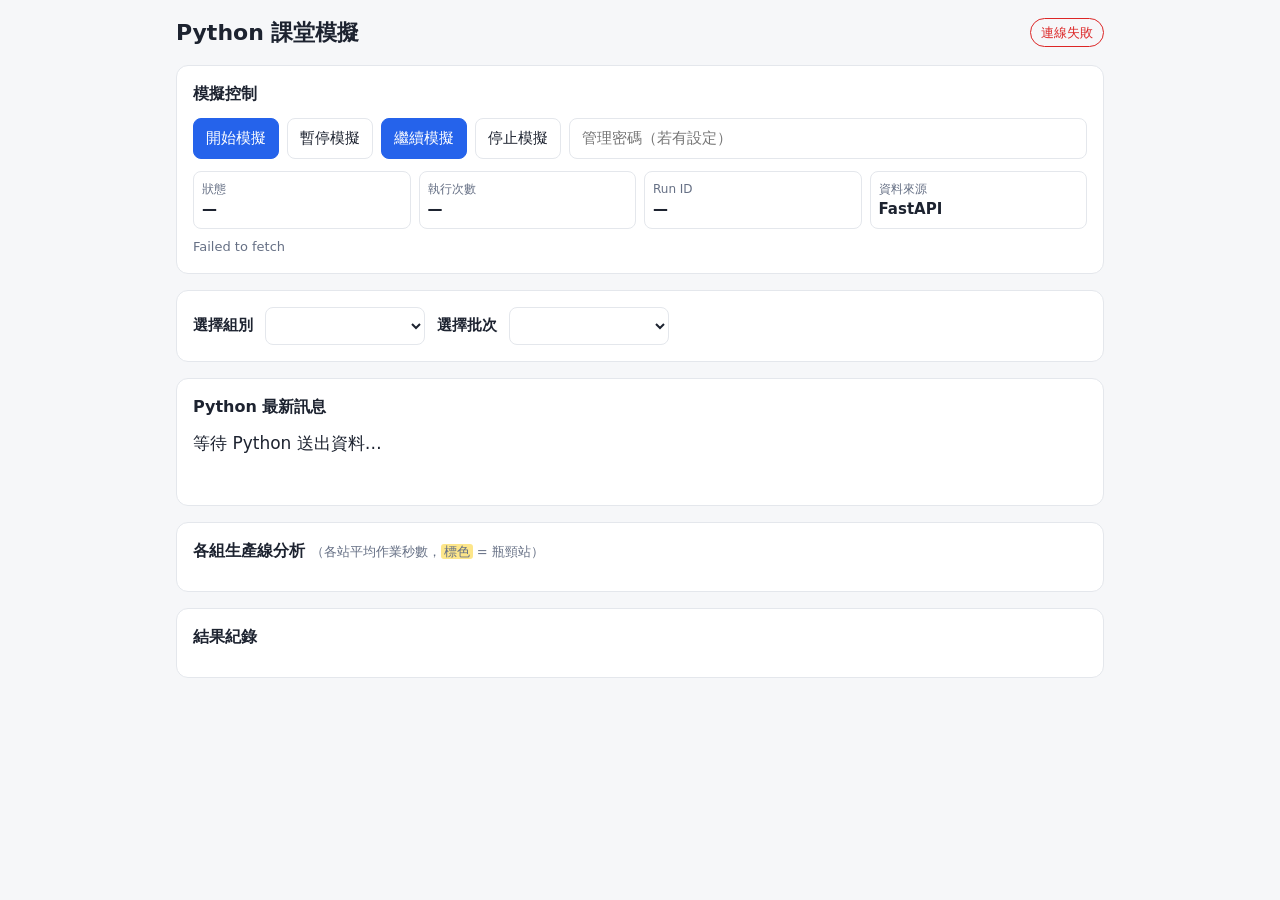
==== index.html @ 8a081e22 "Add files via upload" ====
<!doctype html>
<html lang="zh-Hant">
<head>
  <meta charset="utf-8">
  <meta name="viewport" content="width=device-width, initial-scale=1">
  <title>Python 課堂模擬</title>
  <link rel="stylesheet" href="style.css">
</head>
<body>
  <header>
    <h1>Python 課堂模擬</h1>
    <div id="conn" class="pill">連線中…</div>
  </header>

  <main>
    <section class="card" id="controlCard">
      <h2>模擬控制</h2>
      <div class="row">
        <button id="btnStart" class="primary">開始模擬</button>
        <button id="btnPause">暫停模擬</button>
        <button id="btnResume" class="primary">繼續模擬</button>
        <button id="btnStop">停止模擬</button>
        <input id="token" type="password" placeholder="管理密碼（若有設定）" autocomplete="off">
      </div>
      <dl class="stats">
        <div><dt>狀態</dt><dd id="stRunning">—</dd></div>
        <div><dt>執行次數</dt><dd id="stTick">—</dd></div>
        <div><dt>Run ID</dt><dd id="stRun">—</dd></div>
        <div><dt>資料來源</dt><dd id="stSource">—</dd></div>
      </dl>
      <p class="hint" id="apiMsg"></p>
    </section>

    <section class="card groupbar">
      <label for="groupSel">選擇組別</label>
      <select id="groupSel"></select>
      <label for="batchSel">選擇批次</label>
      <select id="batchSel"></select>
      <span class="hint" id="groupInfo"></span>
    </section>

    <section class="card">
      <h2>Python 最新訊息</h2>
      <p id="latest" class="latest">等待 Python 送出資料…</p>
      <p class="hint" id="genAt"></p>
      <dl class="stats" id="latestStats"></dl>
    </section>
    <section class="card">
      <h2><span id="linesTitle">各組生產線分析</span> <span class="sub">（各站平均作業秒數，<mark>標色</mark> = 瓶頸站）</span></h2>
      <div class="table-wrap"><table id="lines"></table></div>
    </section>

    <section class="card">
      <h2>結果紀錄</h2>
      <ol id="log" class="log"></ol>
    </section>
  </main>

  <script src="config.js"></script>
  <script src="app.js"></script>
</body>
</html>
---- style.css ----
:root{--bg:#f6f7f9;--card:#fff;--fg:#1d2330;--muted:#667085;--line:#e4e7ec;--accent:#2563eb;--ok:#16a34a;--bad:#dc2626}
@media (prefers-color-scheme:dark){:root{--bg:#0f1218;--card:#181c24;--fg:#e6e8ec;--muted:#98a2b3;--line:#2a303b;--accent:#60a5fa;--ok:#4ade80;--bad:#f87171}}
*{box-sizing:border-box}
body{margin:0;background:var(--bg);color:var(--fg);font:15px/1.5 system-ui,"Noto Sans TC","Microsoft JhengHei",sans-serif}
header{display:flex;justify-content:space-between;align-items:center;gap:12px;padding:16px;max-width:960px;margin:auto}
h1{font-size:22px;margin:0}h2{font-size:16px;margin:0 0 12px}
main{max-width:960px;margin:auto;padding:0 16px 32px;display:grid;gap:16px}
.card{background:var(--card);border:1px solid var(--line);border-radius:12px;padding:16px}
.row{display:flex;flex-wrap:wrap;gap:8px}
input,button{font:inherit;padding:8px 12px;border-radius:8px;border:1px solid var(--line);background:var(--card);color:var(--fg);min-width:0}
input{flex:1 1 120px}
button{cursor:pointer}button.primary{background:var(--accent);border-color:var(--accent);color:#fff}
button:disabled{opacity:.5;cursor:default}
.pill{font-size:13px;padding:4px 10px;border-radius:999px;border:1px solid var(--line);color:var(--muted);white-space:nowrap}
.pill.ok{color:var(--ok);border-color:var(--ok)}.pill.bad{color:var(--bad);border-color:var(--bad)}
.stats{display:grid;grid-template-columns:repeat(auto-fit,minmax(120px,1fr));gap:8px;margin:12px 0 0}
.stats div{border:1px solid var(--line);border-radius:8px;padding:8px}
dt{font-size:12px;color:var(--muted)}dd{margin:0;font-weight:600;font-variant-numeric:tabular-nums;overflow-wrap:anywhere}
.latest{font-size:17px;margin:0;overflow-wrap:anywhere}
.hint{color:var(--muted);font-size:13px;margin:8px 0 0;min-height:1em}
.log{margin:0;padding-left:20px;max-height:360px;overflow:auto;font-size:14px}
.log li{padding:4px 0;border-bottom:1px solid var(--line);overflow-wrap:anywhere}
.log time{color:var(--muted);font-size:12px;margin-right:6px}
.sub{font-weight:400;font-size:13px;color:var(--muted)}
mark{background:var(--hl);color:inherit;padding:0 3px;border-radius:3px}
:root{--hl:#fde68a}@media (prefers-color-scheme:dark){:root{--hl:#854d0e}}
.table-wrap{overflow-x:auto}
table{border-collapse:collapse;width:100%;font-size:13px;font-variant-numeric:tabular-nums;white-space:nowrap}
th,td{padding:6px 8px;border-bottom:1px solid var(--line);text-align:right}
th{color:var(--muted);font-weight:500;position:sticky;top:0;background:var(--card)}
th:first-child,td:first-child,th:nth-child(2),td:nth-child(2){text-align:left}
td.bn{background:var(--hl);font-weight:700}
.card{min-width:0}

.groupbar{display:flex;flex-wrap:wrap;align-items:center;gap:8px 12px}
.groupbar label{font-weight:600}
select{font:inherit;padding:8px 12px;border-radius:8px;border:1px solid var(--line);background:var(--card);color:var(--fg);min-width:160px}
.groupbar .hint{margin:0}
.empty{color:var(--muted);text-align:left!important;padding:16px 8px}
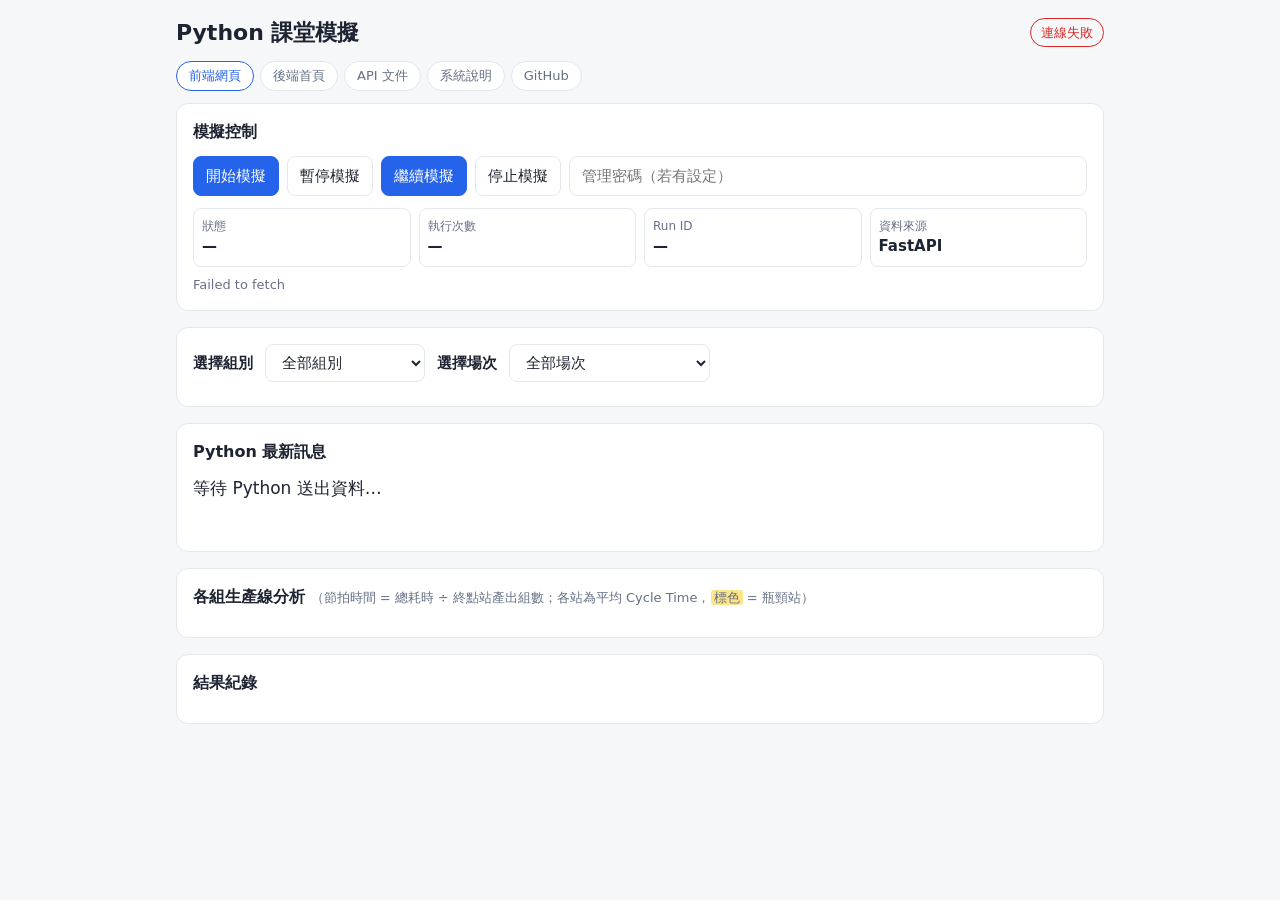
==== commit 6d3d17cb: "Add files via upload" ====
--- a/index.html
+++ b/index.html
@@ -11,6 +11,13 @@
     <h1>Python 課堂模擬</h1>
     <div id="conn" class="pill">連線中…</div>
   </header>
+  <nav class="topnav" aria-label="相關連結">
+    <a href="./" aria-current="page">前端網頁</a>
+    <a id="lnkBackend" href="#" target="_blank" rel="noopener">後端首頁</a>
+    <a id="lnkApiDocs" href="#" target="_blank" rel="noopener">API 文件</a>
+    <a href="docs.html" target="_blank" rel="noopener">系統說明</a>
+    <a id="lnkRepo" href="https://github.com/x10555169-cloud/python-sim" target="_blank" rel="noopener">GitHub</a>
+  </nav>
 
   <main>
     <section class="card" id="controlCard">
@@ -34,9 +41,10 @@
     <section class="card groupbar">
       <label for="groupSel">選擇組別</label>
       <select id="groupSel"></select>
-      <label for="batchSel">選擇批次</label>
+      <label for="batchSel">選擇場次</label>
       <select id="batchSel"></select>
       <span class="hint" id="groupInfo"></span>
+      <span class="teacher-links" id="teacherLinks"></span>
     </section>
 
     <section class="card">
@@ -46,8 +54,24 @@
       <dl class="stats" id="latestStats"></dl>
     </section>
     <section class="card">
-      <h2><span id="linesTitle">各組生產線分析</span> <span class="sub">（各站平均作業秒數，<mark>標色</mark> = 瓶頸站）</span></h2>
+      <h2><span id="linesTitle">各組生產線分析</span> <span class="sub">（節拍時間 = 總耗時 ÷ 終點站產出組數；各站為平均 Cycle Time，<mark>標色</mark> = 瓶頸站）</span></h2>
       <div class="table-wrap"><table id="lines"></table></div>
+      <div id="stationBox" hidden>
+        <h3 id="stationTitle"></h3>
+        <div class="table-wrap"><table id="stationTable"></table></div>
+        <p class="hint" id="stationNote"></p>
+      </div>
+    </section>
+
+    <section class="card" id="roundCard">
+      <h2>場次紀錄 <span class="sub" id="roundSub"></span></h2>
+      <p class="hint" id="roundHint"></p>
+      <div class="table-wrap"><table id="roundTable"></table></div>
+      <div class="row round-actions">
+        <button id="btnSaveRounds" class="primary">儲存到資料庫</button>
+        <button id="btnResetRounds">取消修改</button>
+        <span class="hint" id="roundMsg" role="status"></span>
+      </div>
     </section>
 
     <section class="card">
--- a/style.css
+++ b/style.css
@@ -37,3 +37,31 @@
 select{font:inherit;padding:8px 12px;border-radius:8px;border:1px solid var(--line);background:var(--card);color:var(--fg);min-width:160px}
 .groupbar .hint{margin:0}
 .empty{color:var(--muted);text-align:left!important;padding:16px 8px}
+
+.topnav{display:flex;flex-wrap:wrap;gap:6px;max-width:960px;margin:-4px auto 12px;padding:0 16px}
+.topnav a{font-size:13px;padding:4px 12px;border:1px solid var(--line);border-radius:999px;color:var(--muted);text-decoration:none;background:var(--card)}
+.topnav a:hover{color:var(--accent);border-color:var(--accent)}
+.topnav a[aria-current="page"]{color:var(--accent);border-color:var(--accent)}
+
+.round-actions{align-items:center;margin-top:12px}
+.round-actions .hint{margin:0}
+#roundTable td,#roundTable th{text-align:left;vertical-align:middle}
+#roundTable td.c{text-align:center}
+#roundTable input[type=checkbox]{width:20px;height:20px;cursor:pointer}
+#roundTable select,#roundTable input[type=text]{padding:4px 8px;font-size:13px;min-width:0}
+#roundTable input[type=text]{width:100%;min-width:140px}
+#roundTable tr.on td:first-child{font-weight:700;color:var(--accent)}
+#roundTable tr.dirty{background:color-mix(in srgb,var(--accent) 8%,transparent)}
+.tag{display:inline-block;font-size:12px;padding:0 8px;border-radius:999px;border:1px solid currentColor;white-space:nowrap}
+.tag.pass{color:var(--ok)} .tag.fail{color:var(--bad)} .tag.sel{color:var(--accent)}
+.muted{color:var(--muted)}
+
+.teacher-links{display:flex;flex-wrap:wrap;gap:6px;align-items:center;width:100%}
+.teacher-links a{font-size:13px;padding:3px 10px;border:1px solid var(--line);border-radius:999px;color:var(--accent);text-decoration:none}
+.tag.warn{color:#b7791f}
+#lines td.flow{white-space:normal;min-width:140px;text-align:left;font-size:12px}
+#lines tr.cur td:first-child{font-weight:700}
+#stationBox h3{font-size:15px;margin:18px 0 8px}
+#stationTable tr.hl td{background:color-mix(in srgb,#f59e0b 18%,transparent)}
+#stationTable td,#stationTable th{text-align:right}
+#stationTable td:first-child,#stationTable th:first-child{text-align:left}
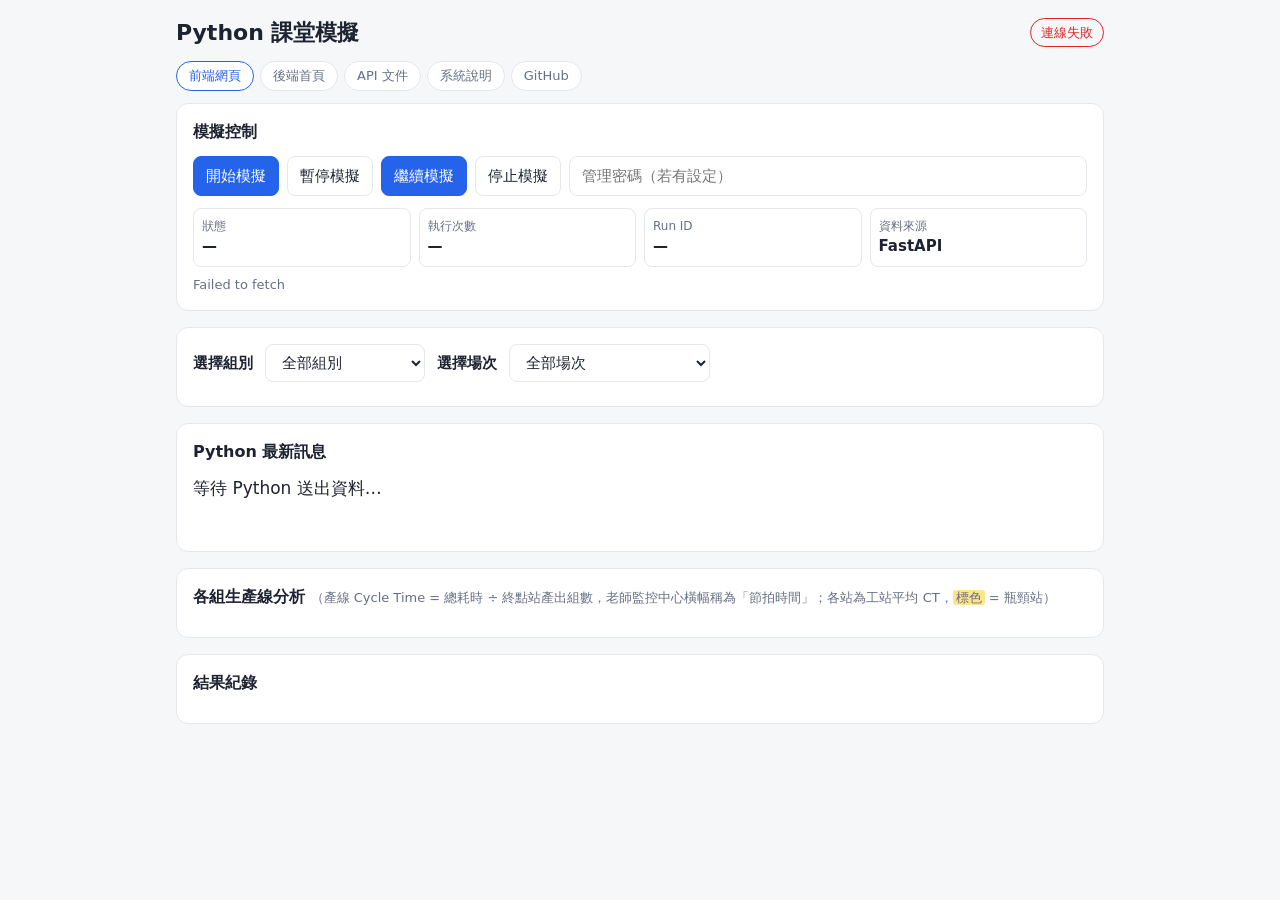
==== commit a2461b82: "Add files via upload" ====
--- a/index.html
+++ b/index.html
@@ -54,7 +54,7 @@
       <dl class="stats" id="latestStats"></dl>
     </section>
     <section class="card">
-      <h2><span id="linesTitle">各組生產線分析</span> <span class="sub">（節拍時間 = 總耗時 ÷ 終點站產出組數；各站為平均 Cycle Time，<mark>標色</mark> = 瓶頸站）</span></h2>
+      <h2><span id="linesTitle">各組生產線分析</span> <span class="sub">（產線 Cycle Time = 總耗時 ÷ 終點站產出組數，老師監控中心橫幅稱為「節拍時間」；各站為工站平均 CT，<mark>標色</mark> = 瓶頸站）</span></h2>
       <div class="table-wrap"><table id="lines"></table></div>
       <div id="stationBox" hidden>
         <h3 id="stationTitle"></h3>
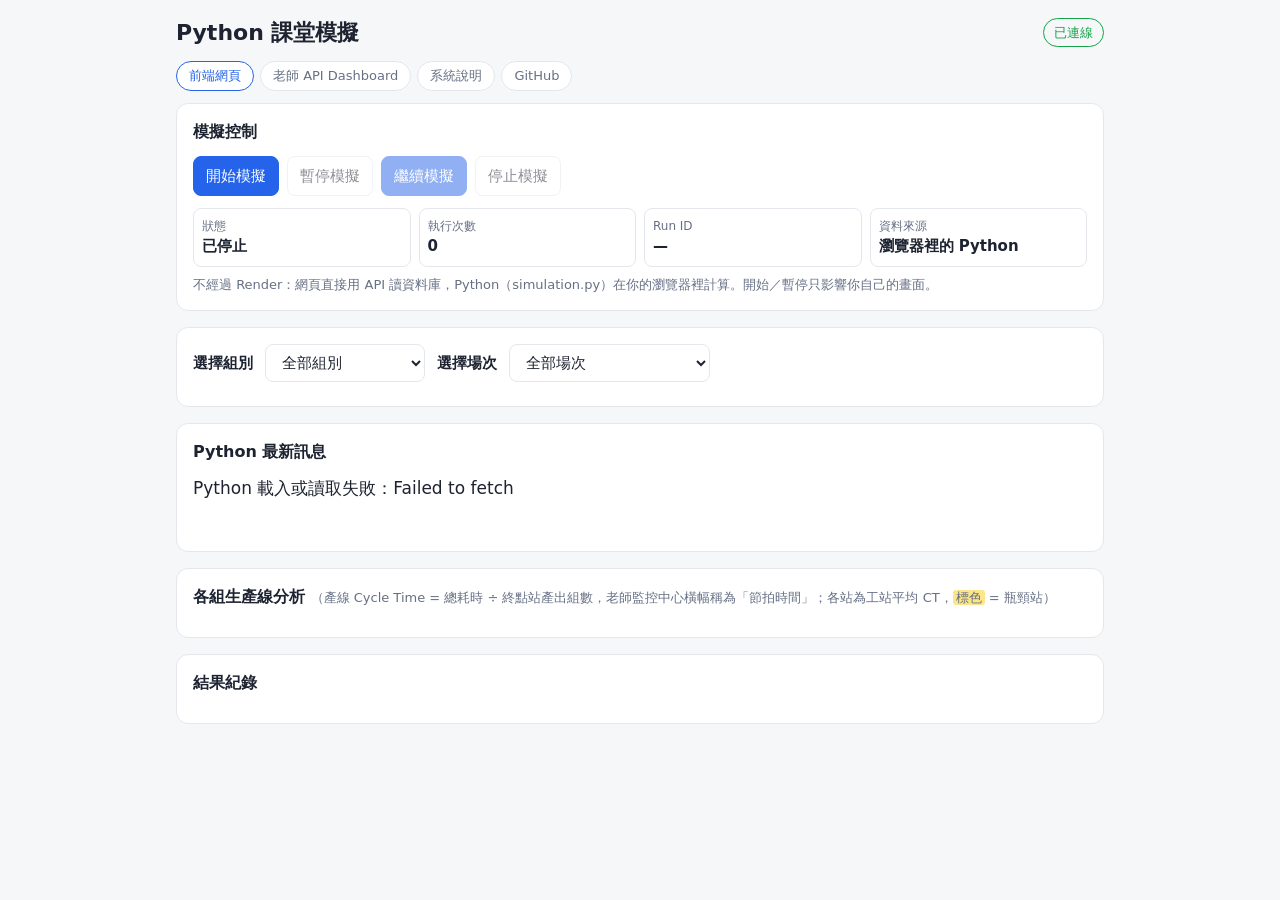
==== commit ed7c8ff2: "Add files via upload" ====
--- a/index.html
+++ b/index.html
@@ -15,6 +15,7 @@
     <a href="./" aria-current="page">前端網頁</a>
     <a id="lnkBackend" href="#" target="_blank" rel="noopener">後端首頁</a>
     <a id="lnkApiDocs" href="#" target="_blank" rel="noopener">API 文件</a>
+    <a href="api.html">老師 API Dashboard</a>
     <a href="docs.html" target="_blank" rel="noopener">系統說明</a>
     <a id="lnkRepo" href="https://github.com/x10555169-cloud/python-sim" target="_blank" rel="noopener">GitHub</a>
   </nav>
@@ -81,6 +82,7 @@
   </main>
 
   <script src="config.js"></script>
+  <script src="browser_engine.js"></script>
   <script src="app.js"></script>
 </body>
 </html>
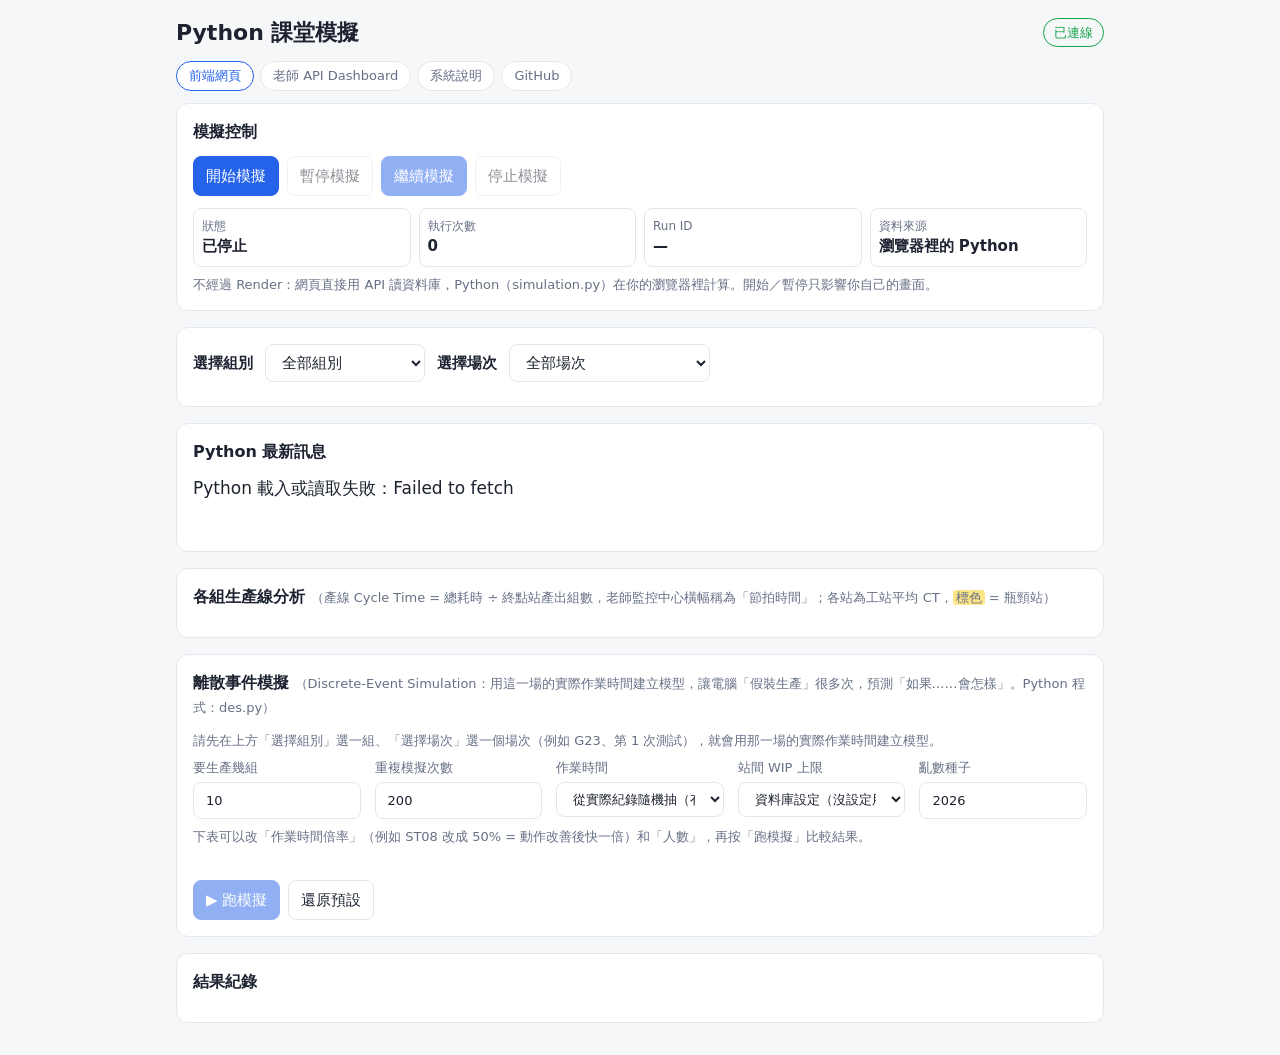
==== commit 3959d529: "Add files via upload" ====
--- a/index.html
+++ b/index.html
@@ -64,6 +64,44 @@
       </div>
     </section>
 
+    <section class="card" id="desCard" hidden>
+      <h2>離散事件模擬 <span class="sub">（Discrete-Event Simulation：用這一場的實際作業時間建立模型，讓電腦「假裝生產」很多次，預測「如果……會怎樣」。Python 程式：des.py）</span></h2>
+      <p class="hint" id="desTarget"></p>
+      <div class="des-params">
+        <label>要生產幾組<input id="desN" type="number" min="1" max="200" value="10"></label>
+        <label>重複模擬次數<input id="desR" type="number" min="10" max="2000" value="200"></label>
+        <label>作業時間
+          <select id="desMode">
+            <option value="sample">從實際紀錄隨機抽（有波動）</option>
+            <option value="mean">固定用平均值（沒有波動）</option>
+          </select></label>
+        <label>站間 WIP 上限
+          <select id="desWip">
+            <option value="db">資料庫設定（沒設定用 2）</option>
+            <option value="1">全部 1</option><option value="2">全部 2</option>
+            <option value="3">全部 3</option><option value="5">全部 5</option>
+            <option value="none">不限制</option>
+          </select></label>
+        <label>亂數種子<input id="desSeed" type="number" value="2026"></label>
+      </div>
+      <p class="hint">下表可以改「作業時間倍率」（例如 ST08 改成 50% = 動作改善後快一倍）和「人數」，再按「跑模擬」比較結果。</p>
+      <div class="table-wrap"><table id="desStations"></table></div>
+      <p class="hint" id="desModelNote"></p>
+      <div class="row round-actions">
+        <button id="desRun" class="primary" disabled>▶ 跑模擬</button>
+        <button id="desReset">還原預設</button>
+        <span class="hint" id="desMsg" role="status"></span>
+      </div>
+      <div id="desResult" hidden>
+        <dl class="stats" id="desStats"></dl>
+        <h3 class="des-h3">各站模擬結果 <span class="sub">（利用率 + 阻塞 + 閒置 = 100%）</span></h3>
+        <div class="table-wrap"><table id="desStTable"></table></div>
+        <h3 class="des-h3">站間緩衝區（在製品）</h3>
+        <div class="table-wrap"><table id="desBufTable"></table></div>
+        <p class="hint" id="desNote"></p>
+      </div>
+    </section>
+
     <section class="card" id="roundCard">
       <h2>場次紀錄 <span class="sub" id="roundSub"></span></h2>
       <p class="hint" id="roundHint"></p>
@@ -84,5 +122,6 @@
   <script src="config.js"></script>
   <script src="browser_engine.js"></script>
   <script src="app.js"></script>
+  <script src="des_ui.js"></script>
 </body>
 </html>
--- a/style.css
+++ b/style.css
@@ -65,3 +65,15 @@
 #stationTable tr.hl td{background:color-mix(in srgb,#f59e0b 18%,transparent)}
 #stationTable td,#stationTable th{text-align:right}
 #stationTable td:first-child,#stationTable th:first-child{text-align:left}
+/* 離散事件模擬 */
+.des-params{display:flex;flex-wrap:wrap;gap:8px 14px;margin-top:8px}
+.des-params label{display:flex;flex-direction:column;gap:4px;font-size:13px;color:var(--muted);flex:1 1 150px}
+.des-params input,.des-params select{min-width:0;width:100%;flex:none}
+.des-in{width:76px;flex:none;padding:4px 6px;text-align:right}
+#desStations td,#desStations th{text-align:left;vertical-align:middle}
+#desStats small{font-weight:400;color:var(--muted);font-size:12px}
+.des-h3{font-size:15px;margin:18px 0 8px}
+.des-bar{display:inline-block;width:70px;height:8px;border-radius:4px;background:var(--line);margin-right:6px;vertical-align:middle;overflow:hidden}
+.des-bar i{display:block;height:100%}
+tr.des-bn td{background:var(--hl)}
+#desStTable td,#desStTable th{text-align:right}#desStTable td:first-child,#desStTable th:first-child{text-align:left}
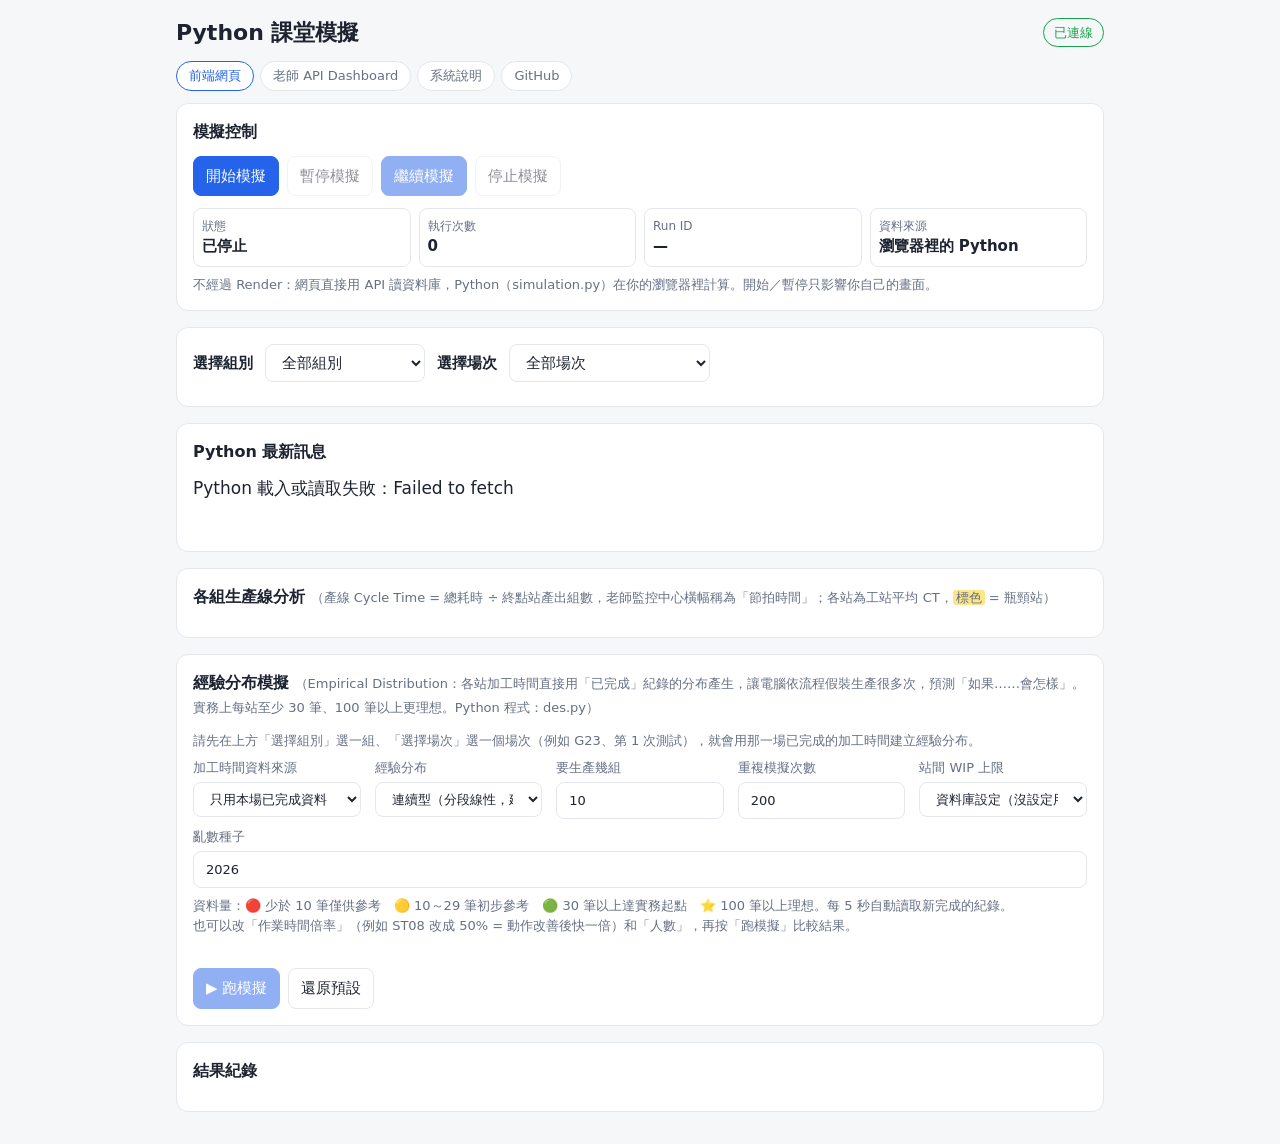
==== commit 495f3a67: "Add files via upload" ====
--- a/index.html
+++ b/index.html
@@ -65,16 +65,24 @@
     </section>
 
     <section class="card" id="desCard" hidden>
-      <h2>離散事件模擬 <span class="sub">（Discrete-Event Simulation：用這一場的實際作業時間建立模型，讓電腦「假裝生產」很多次，預測「如果……會怎樣」。Python 程式：des.py）</span></h2>
+      <h2>經驗分布模擬 <span class="sub">（Empirical Distribution：各站加工時間直接用「已完成」紀錄的分布產生，讓電腦依流程假裝生產很多次，預測「如果……會怎樣」。實務上每站至少 30 筆、100 筆以上更理想。Python 程式：des.py）</span></h2>
       <p class="hint" id="desTarget"></p>
       <div class="des-params">
+        <label>加工時間資料來源
+          <select id="desSource">
+            <option value="round">只用本場已完成資料（即時）</option>
+            <option value="group">本場 + 本組其他場次</option>
+            <option value="class">本場 + 全班同一站</option>
+            <option value="auto30">自動補到 30 筆（本場 → 本組 → 全班）</option>
+          </select></label>
+        <label>經驗分布
+          <select id="desMode">
+            <option value="cont">連續型（分段線性，建議）</option>
+            <option value="disc">離散型（重抽樣原始值）</option>
+            <option value="mean">固定平均值（沒有波動，比較用）</option>
+          </select></label>
         <label>要生產幾組<input id="desN" type="number" min="1" max="200" value="10"></label>
         <label>重複模擬次數<input id="desR" type="number" min="10" max="2000" value="200"></label>
-        <label>作業時間
-          <select id="desMode">
-            <option value="sample">從實際紀錄隨機抽（有波動）</option>
-            <option value="mean">固定用平均值（沒有波動）</option>
-          </select></label>
         <label>站間 WIP 上限
           <select id="desWip">
             <option value="db">資料庫設定（沒設定用 2）</option>
@@ -84,7 +92,8 @@
           </select></label>
         <label>亂數種子<input id="desSeed" type="number" value="2026"></label>
       </div>
-      <p class="hint">下表可以改「作業時間倍率」（例如 ST08 改成 50% = 動作改善後快一倍）和「人數」，再按「跑模擬」比較結果。</p>
+      <p class="hint">資料量：🔴 少於 10 筆僅供參考　🟡 10～29 筆初步參考　🟢 30 筆以上達實務起點　⭐ 100 筆以上理想。每 5 秒自動讀取新完成的紀錄。<br>
+        也可以改「作業時間倍率」（例如 ST08 改成 50% = 動作改善後快一倍）和「人數」，再按「跑模擬」比較結果。</p>
       <div class="table-wrap"><table id="desStations"></table></div>
       <p class="hint" id="desModelNote"></p>
       <div class="row round-actions">
--- a/style.css
+++ b/style.css
@@ -77,3 +77,8 @@
 .des-bar i{display:block;height:100%}
 tr.des-bn td{background:var(--hl)}
 #desStTable td,#desStTable th{text-align:right}#desStTable td:first-child,#desStTable th:first-child{text-align:left}
+#desStations td{white-space:nowrap}
+#desStations small{color:var(--muted);font-size:11.5px}
+.des-cdf{color:var(--accent);vertical-align:middle}
+.des-lv{font-size:12px;white-space:nowrap}
+.des-lv-few{color:var(--bad)}.des-lv-low{color:#b7791f}.des-lv-ok{color:var(--ok)}.des-lv-best{color:var(--ok);font-weight:700}
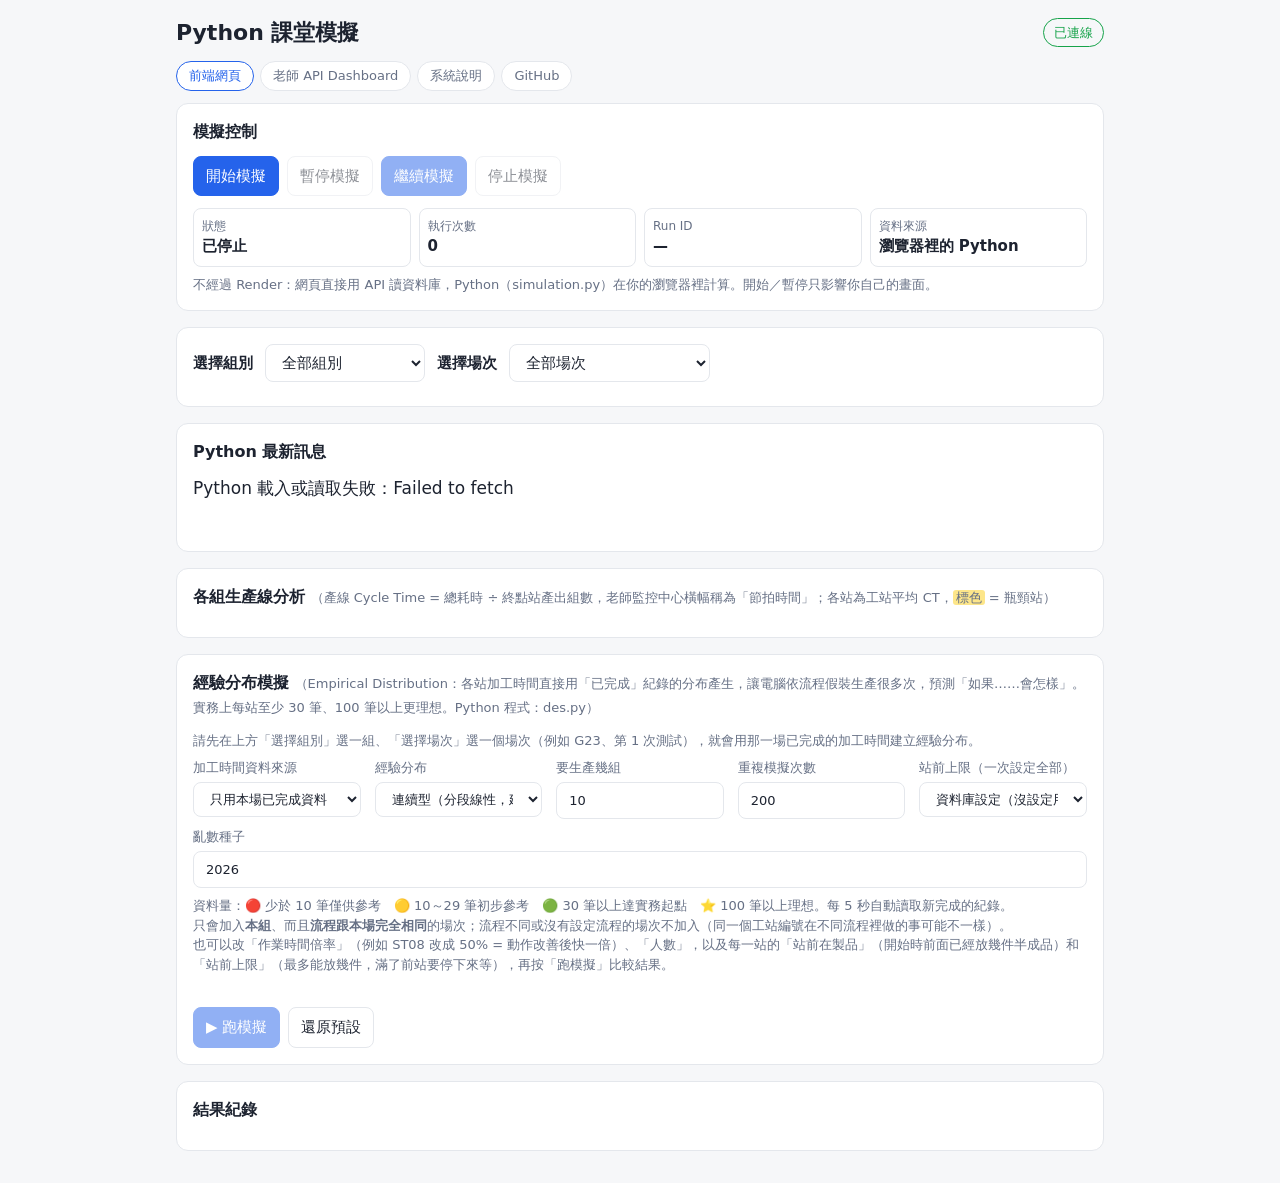
==== commit e4041ece: "Add files via upload" ====
--- a/index.html
+++ b/index.html
@@ -71,9 +71,8 @@
         <label>加工時間資料來源
           <select id="desSource">
             <option value="round">只用本場已完成資料（即時）</option>
-            <option value="group">本場 + 本組其他場次</option>
-            <option value="class">本場 + 全班同一站</option>
-            <option value="auto30">自動補到 30 筆（本場 → 本組 → 全班）</option>
+            <option value="group">本場 + 本組流程相同的場次</option>
+            <option value="auto30">自動補到 30 筆（本組流程相同的場次，近的優先）</option>
           </select></label>
         <label>經驗分布
           <select id="desMode">
@@ -83,7 +82,7 @@
           </select></label>
         <label>要生產幾組<input id="desN" type="number" min="1" max="200" value="10"></label>
         <label>重複模擬次數<input id="desR" type="number" min="10" max="2000" value="200"></label>
-        <label>站間 WIP 上限
+        <label>站前上限（一次設定全部）
           <select id="desWip">
             <option value="db">資料庫設定（沒設定用 2）</option>
             <option value="1">全部 1</option><option value="2">全部 2</option>
@@ -93,7 +92,8 @@
         <label>亂數種子<input id="desSeed" type="number" value="2026"></label>
       </div>
       <p class="hint">資料量：🔴 少於 10 筆僅供參考　🟡 10～29 筆初步參考　🟢 30 筆以上達實務起點　⭐ 100 筆以上理想。每 5 秒自動讀取新完成的紀錄。<br>
-        也可以改「作業時間倍率」（例如 ST08 改成 50% = 動作改善後快一倍）和「人數」，再按「跑模擬」比較結果。</p>
+        只會加入<b>本組</b>、而且<b>流程跟本場完全相同</b>的場次；流程不同或沒有設定流程的場次不加入（同一個工站編號在不同流程裡做的事可能不一樣）。<br>
+        也可以改「作業時間倍率」（例如 ST08 改成 50% = 動作改善後快一倍）、「人數」，以及每一站的「站前在製品」（開始時前面已經放幾件半成品）和「站前上限」（最多能放幾件，滿了前站要停下來等），再按「跑模擬」比較結果。</p>
       <div class="table-wrap"><table id="desStations"></table></div>
       <p class="hint" id="desModelNote"></p>
       <div class="row round-actions">
@@ -103,11 +103,30 @@
       </div>
       <div id="desResult" hidden>
         <dl class="stats" id="desStats"></dl>
+        <h3 class="des-h3">每一次模擬的結果 <span class="sub">（每次抽到的加工時間不同，結果也不同；跑越多次，平均越穩定）</span></h3>
+        <div class="des-chart" id="desRepChart"></div>
+        <p class="hint" id="desRepNote"></p>
         <h3 class="des-h3">各站模擬結果 <span class="sub">（利用率 + 阻塞 + 閒置 = 100%）</span></h3>
         <div class="table-wrap"><table id="desStTable"></table></div>
-        <h3 class="des-h3">站間緩衝區（在製品）</h3>
+        <h3 class="des-h3">各站站前在製品 <span class="sub">（200 次模擬的平均；合流站 = 各前站送來的件數加總）</span></h3>
+        <div class="table-wrap"><table id="desWipTable"></table></div>
+        <h3 class="des-h3">各站前在製品隨時間的變化 <span class="sub">（第 1 次模擬；縱軸刻度相同）</span></h3>
+        <div class="des-wipgrid" id="desWipChart"></div>
+        <h3 class="des-h3">站間緩衝區（每一條連線）</h3>
         <div class="table-wrap"><table id="desBufTable"></table></div>
         <p class="hint" id="desNote"></p>
+      </div>
+      <div id="desHistBox" hidden>
+        <h3 class="des-h3">模擬紀錄 <span class="sub">（每按一次「跑模擬」存一筆，最多 50 筆；存在這台電腦的瀏覽器裡，重新整理也還在）</span></h3>
+        <div class="row round-actions">
+          <button id="desHistCsv">下載紀錄（CSV）</button>
+          <button id="desHistRepCsv">下載勾選紀錄的每一次結果（CSV）</button>
+          <button id="desHistDel">刪除勾選</button>
+          <button id="desHistClear">全部清除</button>
+        </div>
+        <div class="table-wrap"><table id="desHistTable"></table></div>
+        <h3 class="des-h3">比較勾選的紀錄 <span class="sub">（圓點 = 產線 Cycle Time 平均；橫線 = 90% 範圍）</span></h3>
+        <div class="des-chart" id="desCmpChart"></div>
       </div>
     </section>
 
--- a/style.css
+++ b/style.css
@@ -82,3 +82,20 @@
 .des-cdf{color:var(--accent);vertical-align:middle}
 .des-lv{font-size:12px;white-space:nowrap}
 .des-lv-few{color:var(--bad)}.des-lv-low{color:#b7791f}.des-lv-ok{color:var(--ok)}.des-lv-best{color:var(--ok);font-weight:700}
+.des-wipgrid{display:grid;grid-template-columns:repeat(auto-fill,minmax(230px,1fr));gap:10px}
+.des-wipfig{margin:0;border:1px solid var(--line);border-radius:8px;padding:6px 8px;color:var(--accent)}
+.des-wipfig.bn{background:color-mix(in srgb,var(--hl) 45%,transparent)}
+.des-wipfig figcaption{display:flex;justify-content:space-between;font-size:12.5px;color:var(--fg);font-weight:600}
+.des-wipfig figcaption span{color:var(--muted);font-weight:400}
+.des-wipfig .ax{stroke:var(--line)}.des-wipfig .lb{font-size:9px;fill:var(--muted)}
+#desStations input[data-c]::placeholder{color:var(--muted)}
+.des-chart svg{display:block;max-width:760px}
+.des-chart .grid{stroke:var(--line)}.des-chart .lb{font-size:10.5px;fill:var(--muted)}.des-chart .lb2{font-size:11px;fill:var(--fg)}
+.des-chart .dot{fill:var(--muted);opacity:.45}.des-chart .raw{fill:none;stroke:var(--muted);stroke-width:.8;opacity:.6}
+.des-chart .cum{fill:none;stroke:var(--accent);stroke-width:2.2}.des-chart .fin{stroke:var(--accent);stroke-dasharray:4 3;opacity:.7}
+.des-chart .band{fill:var(--accent);opacity:.12}.des-chart .rng{stroke:var(--accent);stroke-width:3;opacity:.45;stroke-linecap:round}.des-chart .mean{fill:var(--accent)}
+.des-legend{display:flex;flex-wrap:wrap;gap:4px 16px;font-size:12px;color:var(--muted);margin-top:4px}
+.des-legend i{display:inline-block;width:14px;height:8px;margin-right:5px;vertical-align:middle;border-radius:2px}
+.des-legend i.dot{background:var(--muted);opacity:.5;width:8px;border-radius:50%}.des-legend i.cum{background:var(--accent);height:3px}.des-legend i.band{background:var(--accent);opacity:.18}
+#desHistTable td,#desHistTable th{vertical-align:top}#desHistTable td.des-set{white-space:normal;min-width:160px;text-align:left}
+#desHistTable small{color:var(--muted)}
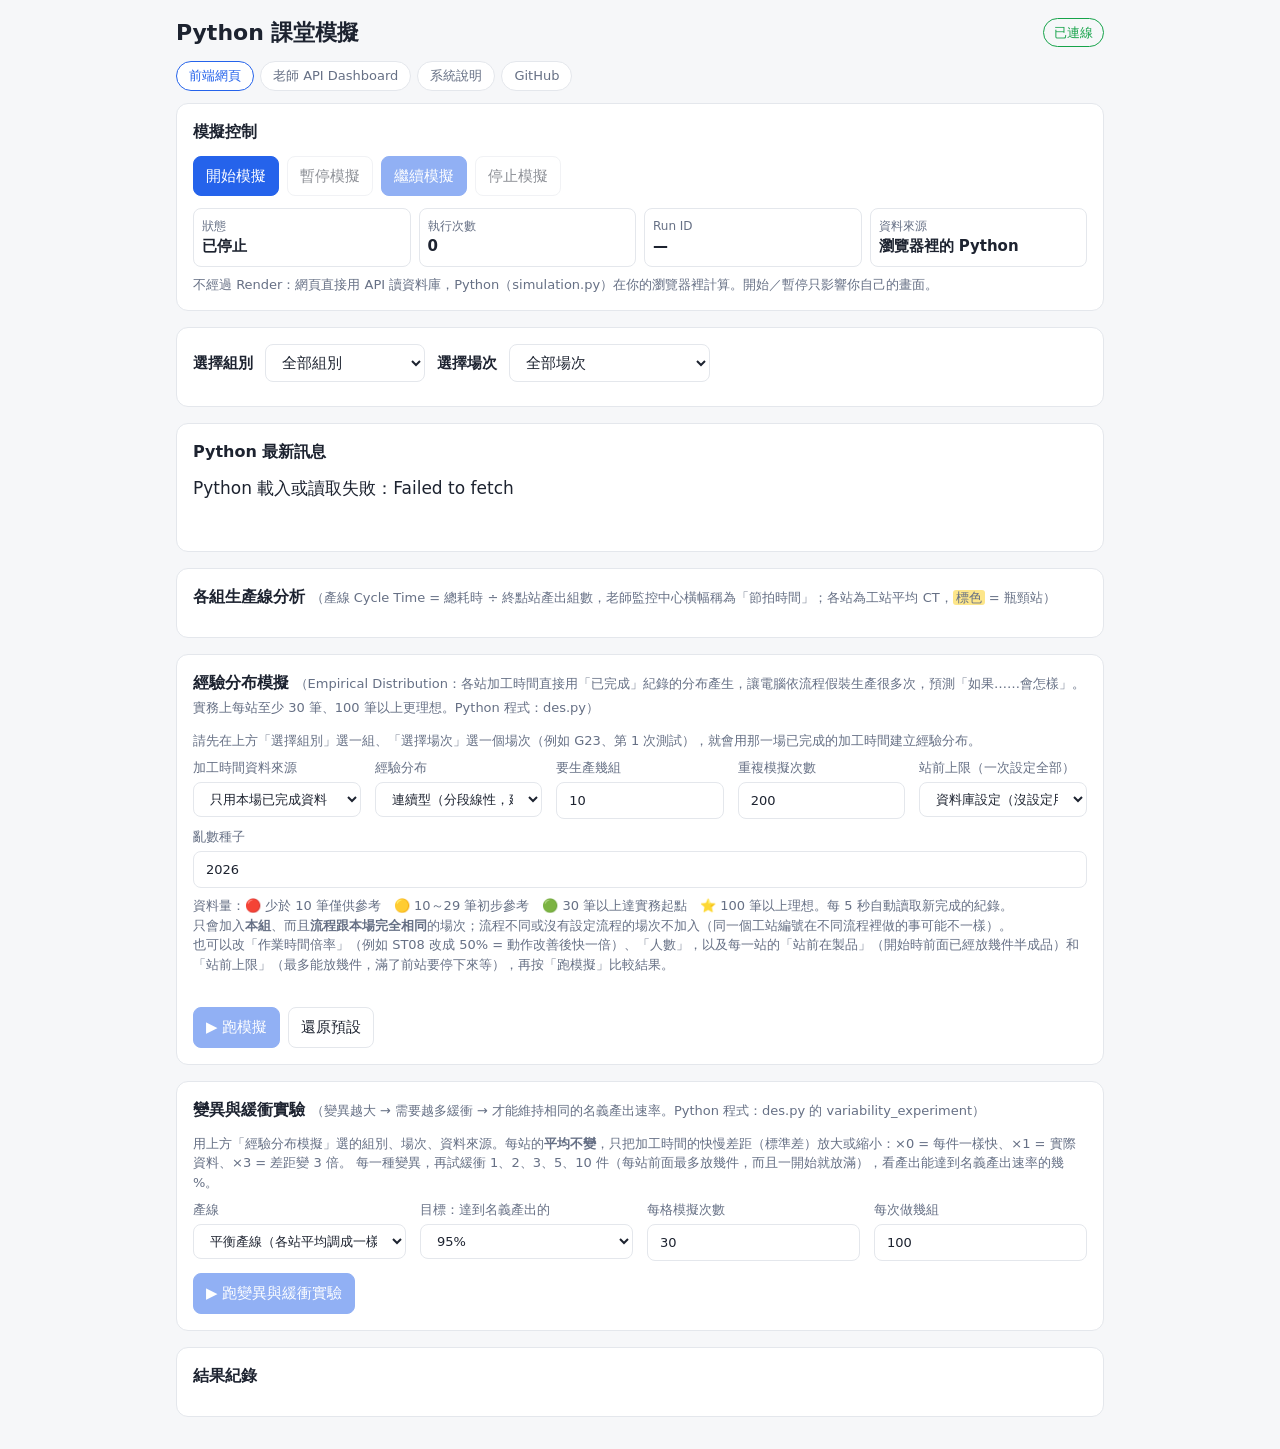
==== commit 5d211de2: "Add files via upload" ====
--- a/index.html
+++ b/index.html
@@ -130,6 +130,35 @@
       </div>
     </section>
 
+    <section class="card" id="expCard" hidden>
+      <h2>變異與緩衝實驗 <span class="sub">（變異越大 → 需要越多緩衝 → 才能維持相同的名義產出速率。Python 程式：des.py 的 variability_experiment）</span></h2>
+      <p class="hint">用上方「經驗分布模擬」選的組別、場次、資料來源。每站的<b>平均不變</b>，只把加工時間的快慢差距（標準差）放大或縮小：×0 = 每件一樣快、×1 = 實際資料、×3 = 差距變 3 倍。
+        每一種變異，再試緩衝 1、2、3、5、10 件（每站前面最多放幾件，而且一開始就放滿），看產出能達到名義產出速率的幾 %。</p>
+      <div class="des-params">
+        <label>產線<select id="expBalanced"><option value="1">平衡產線（各站平均調成一樣，只看變異的影響）</option><option value="0">實際產線（各站平均照實際資料）</option></select></label>
+        <label>目標：達到名義產出的<select id="expTarget"><option value="90">90%</option><option value="95" selected>95%</option><option value="98">98%</option></select></label>
+        <label>每格模擬次數<input id="expReps" type="number" min="5" max="200" value="30"></label>
+        <label>每次做幾組<input id="expN" type="number" min="20" max="500" value="100"></label>
+      </div>
+      <div class="row round-actions">
+        <button id="expRun" class="primary" disabled>▶ 跑變異與緩衝實驗</button>
+        <span class="hint" id="expMsg" role="status"></span>
+      </div>
+      <div id="expResult" hidden>
+        <p class="exp-concl" id="expConcl"></p>
+        <h3 class="des-h3">各站的變異 <span class="sub">（實際資料，×1）</span></h3>
+        <div class="table-wrap"><table id="expStations"></table></div>
+        <h3 class="des-h3">緩衝越多，產出越接近名義產出 <span class="sub">（每條線是一種變異程度；虛線 = 目標）</span></h3>
+        <div class="des-chart" id="expChart"></div>
+        <h3 class="des-h3">變異越大，需要的緩衝越多 <span class="sub">（達到目標最少要幾件緩衝）</span></h3>
+        <div class="des-chart" id="expNeedChart"></div>
+        <h3 class="des-h3">完整結果 <span class="sub">（每一格：產出達成率｜站前在製品合計）</span></h3>
+        <div class="table-wrap"><table id="expTable"></table></div>
+        <div class="row round-actions"><button id="expCsv">下載實驗結果（CSV）</button></div>
+        <p class="hint" id="expNote"></p>
+      </div>
+    </section>
+
     <section class="card" id="roundCard">
       <h2>場次紀錄 <span class="sub" id="roundSub"></span></h2>
       <p class="hint" id="roundHint"></p>
--- a/style.css
+++ b/style.css
@@ -99,3 +99,11 @@
 .des-legend i.dot{background:var(--muted);opacity:.5;width:8px;border-radius:50%}.des-legend i.cum{background:var(--accent);height:3px}.des-legend i.band{background:var(--accent);opacity:.18}
 #desHistTable td,#desHistTable th{vertical-align:top}#desHistTable td.des-set{white-space:normal;min-width:160px;text-align:left}
 #desHistTable small{color:var(--muted)}
+/* 變異與緩衝實驗：變異程度 = 單一色相由淺到深（已用 dataviz 驗證器檢查） */
+:root{--v0:#84b9f3;--v1:#519ced;--v2:#257de0;--v3:#1b64be;--v4:#0f4a96}
+@media (prefers-color-scheme:dark){:root{--v0:#1757ac;--v1:#2370cd;--v2:#338ced;--v3:#6aabf1;--v4:#b6d5f8}}
+.exp-concl{font-size:16px;font-weight:600;margin:4px 0 0;line-height:1.6}
+.des-chart .tgt{stroke:var(--fg);stroke-dasharray:5 4;opacity:.55}
+.des-chart .bar{fill:var(--v2)}
+#expTable td{text-align:center}#expTable th{text-align:center}#expTable td:first-child,#expTable th:first-child{text-align:left}
+#expTable td.ok{font-weight:700;background:var(--hl)}#expTable td small{color:var(--muted)}
